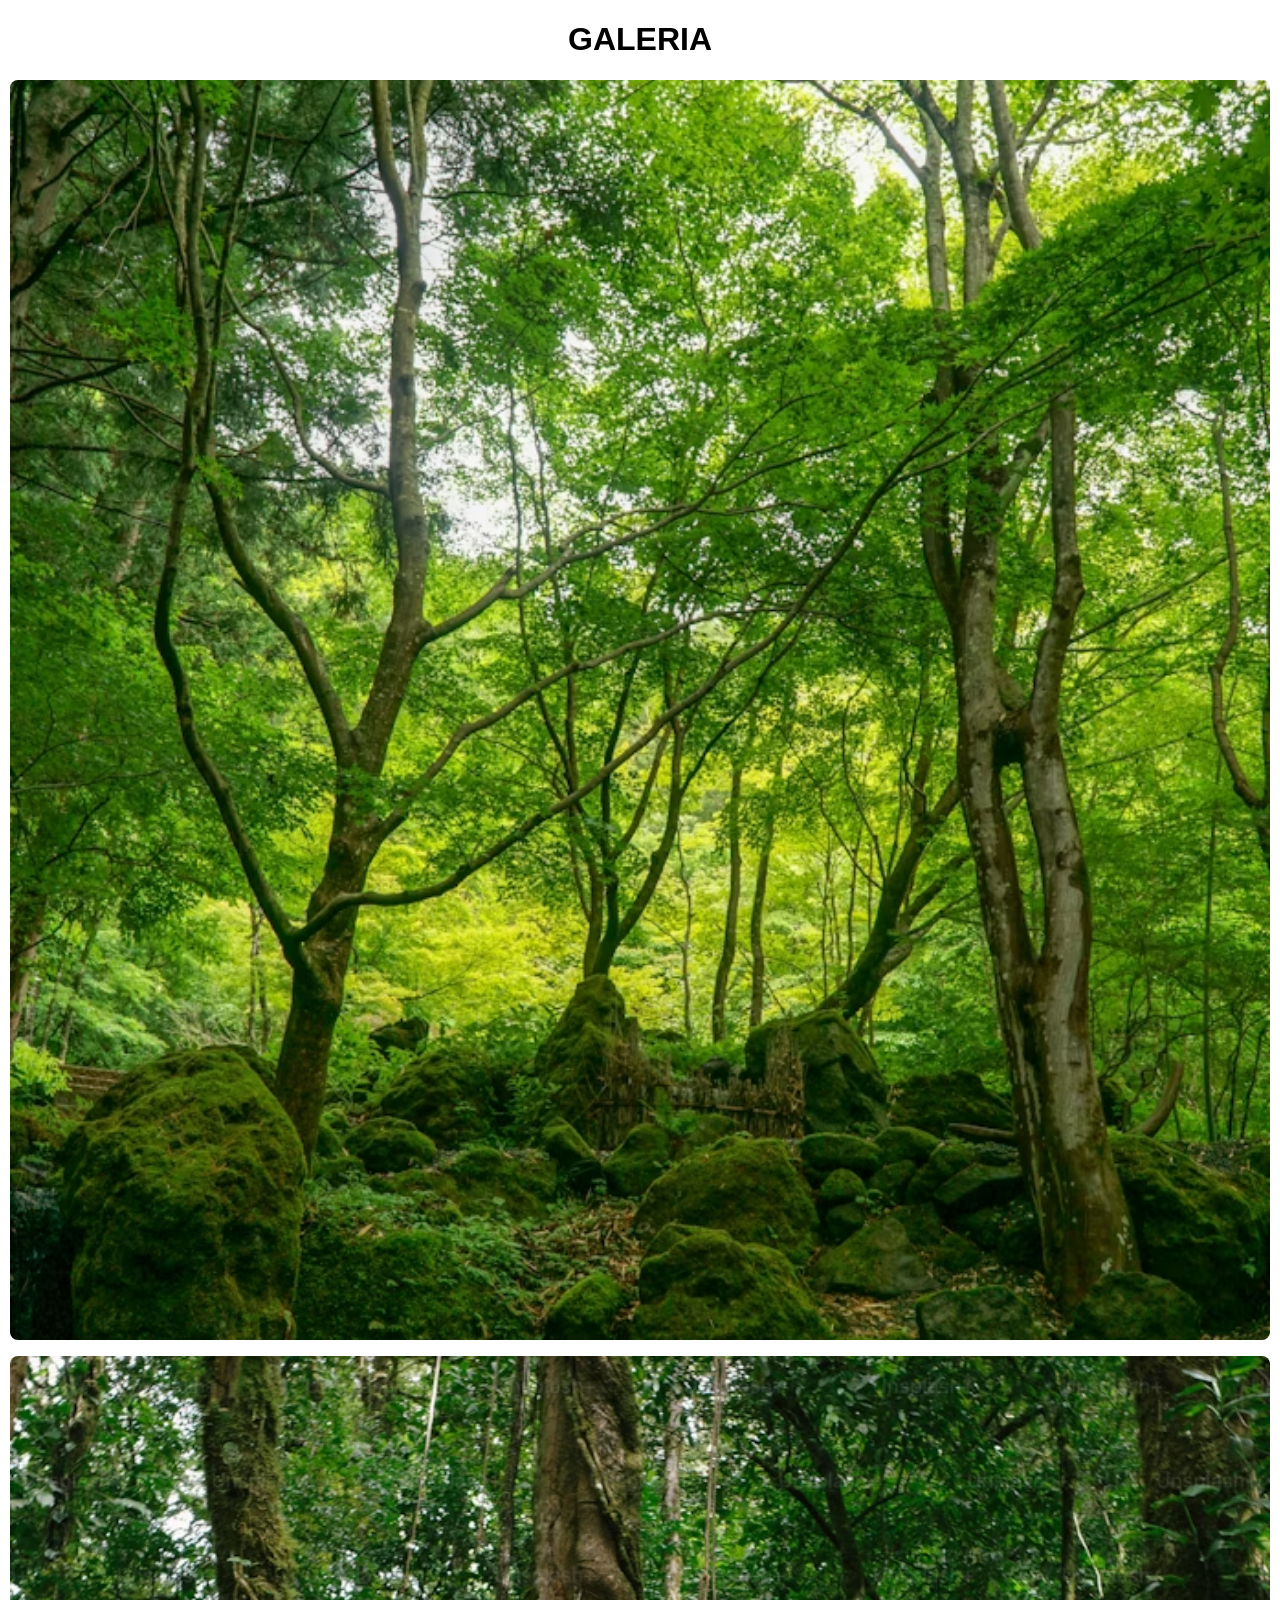
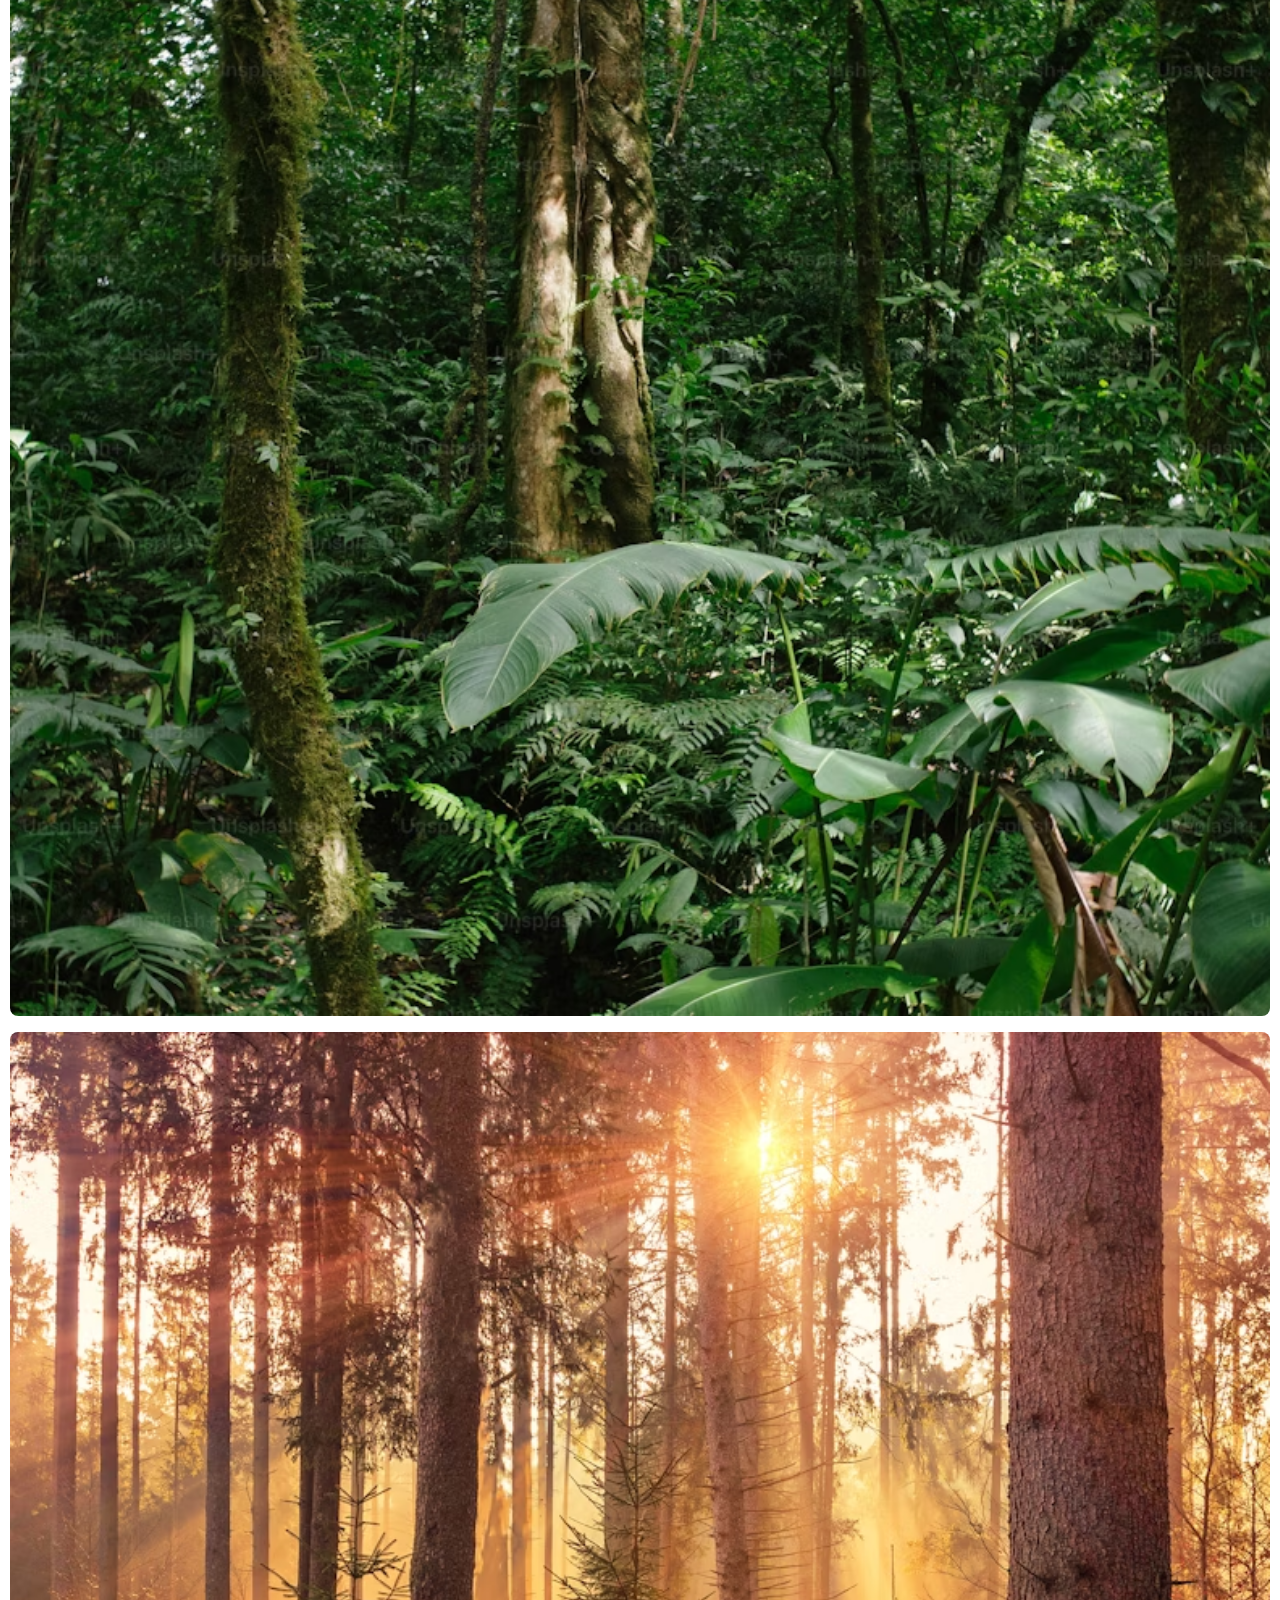
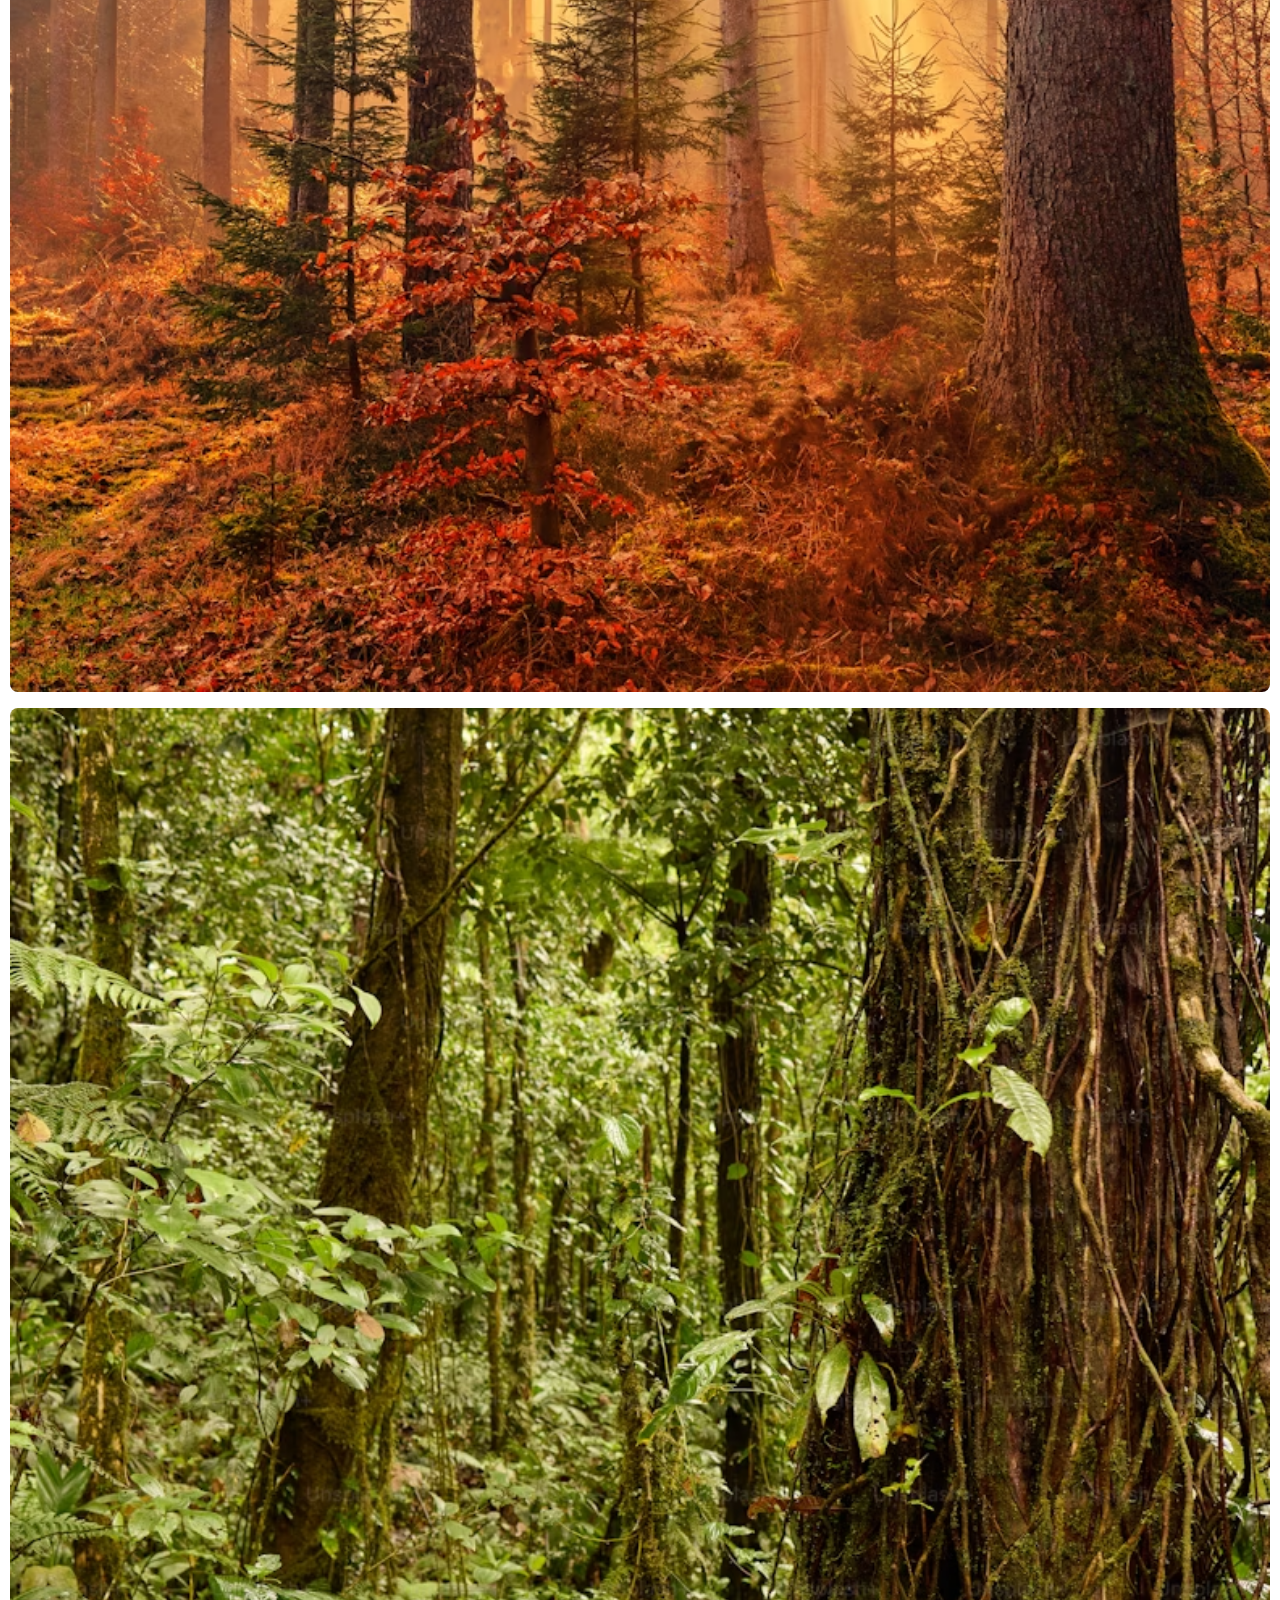
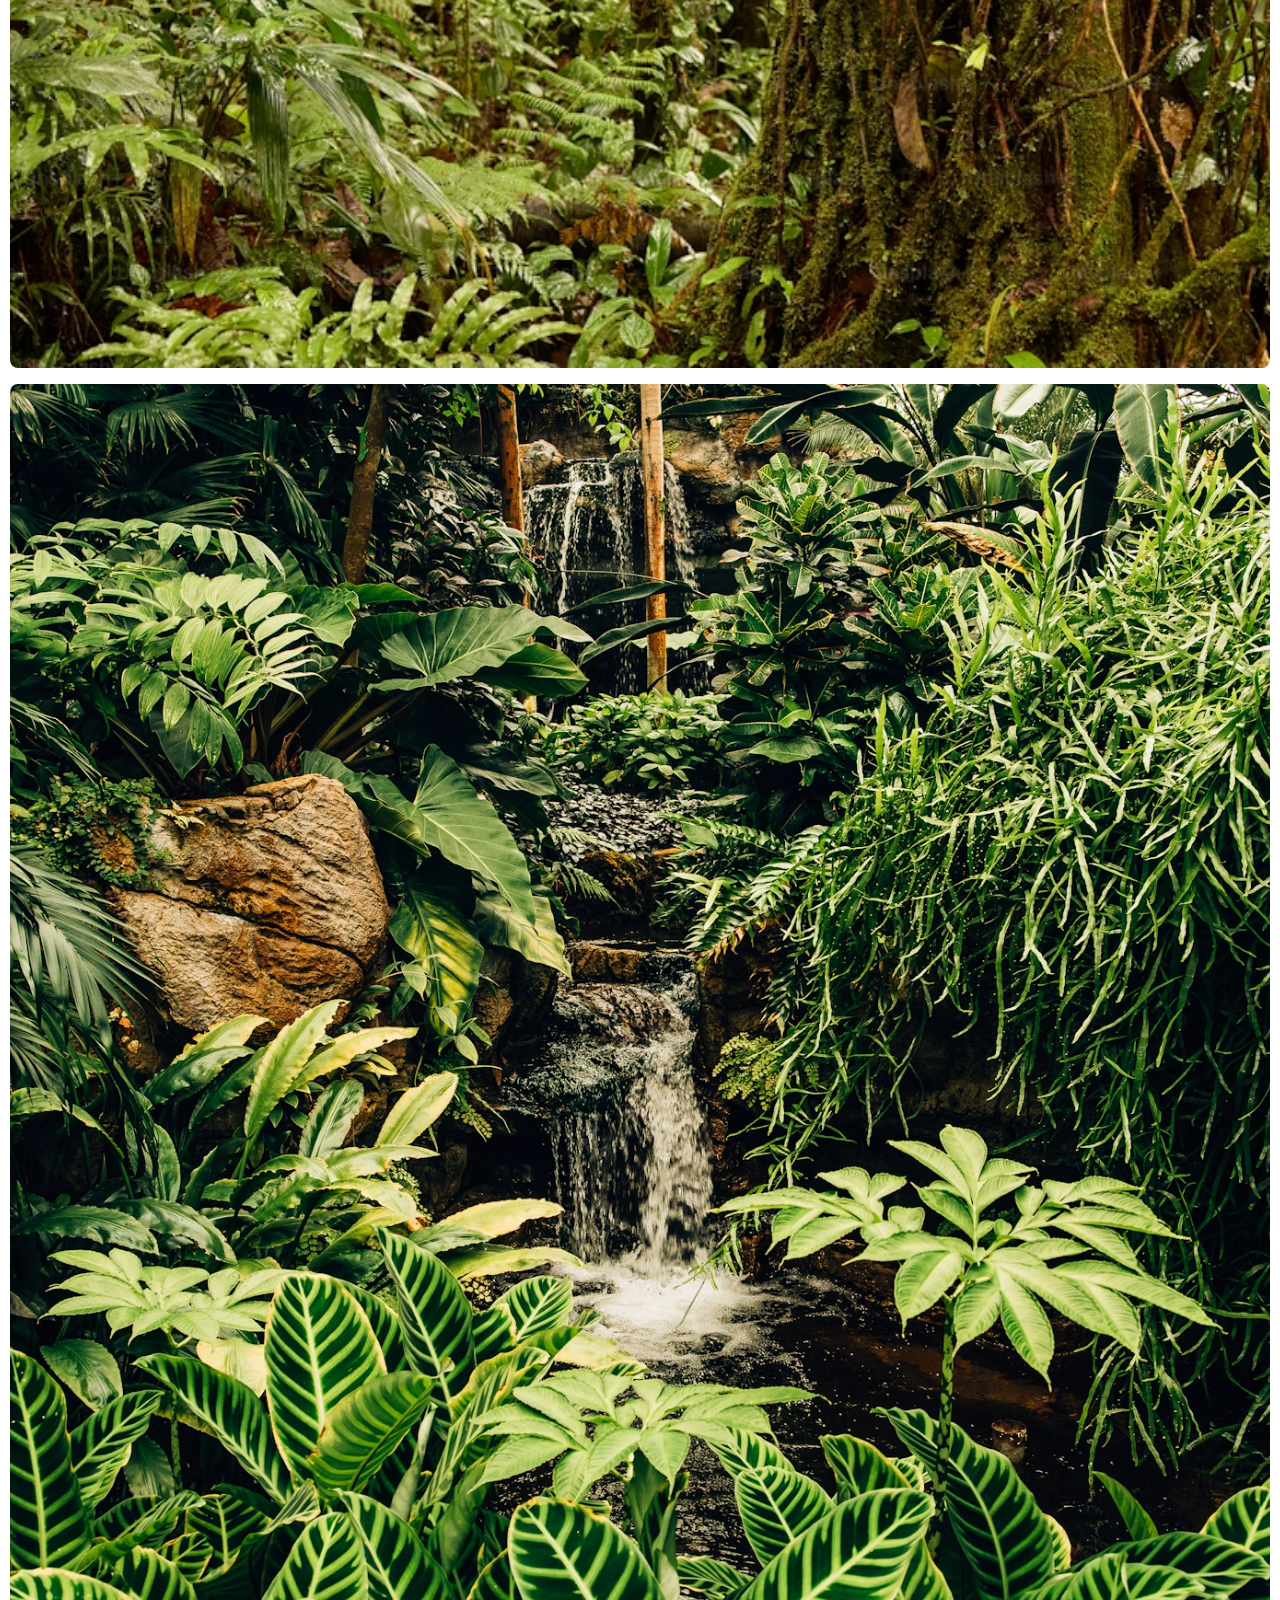
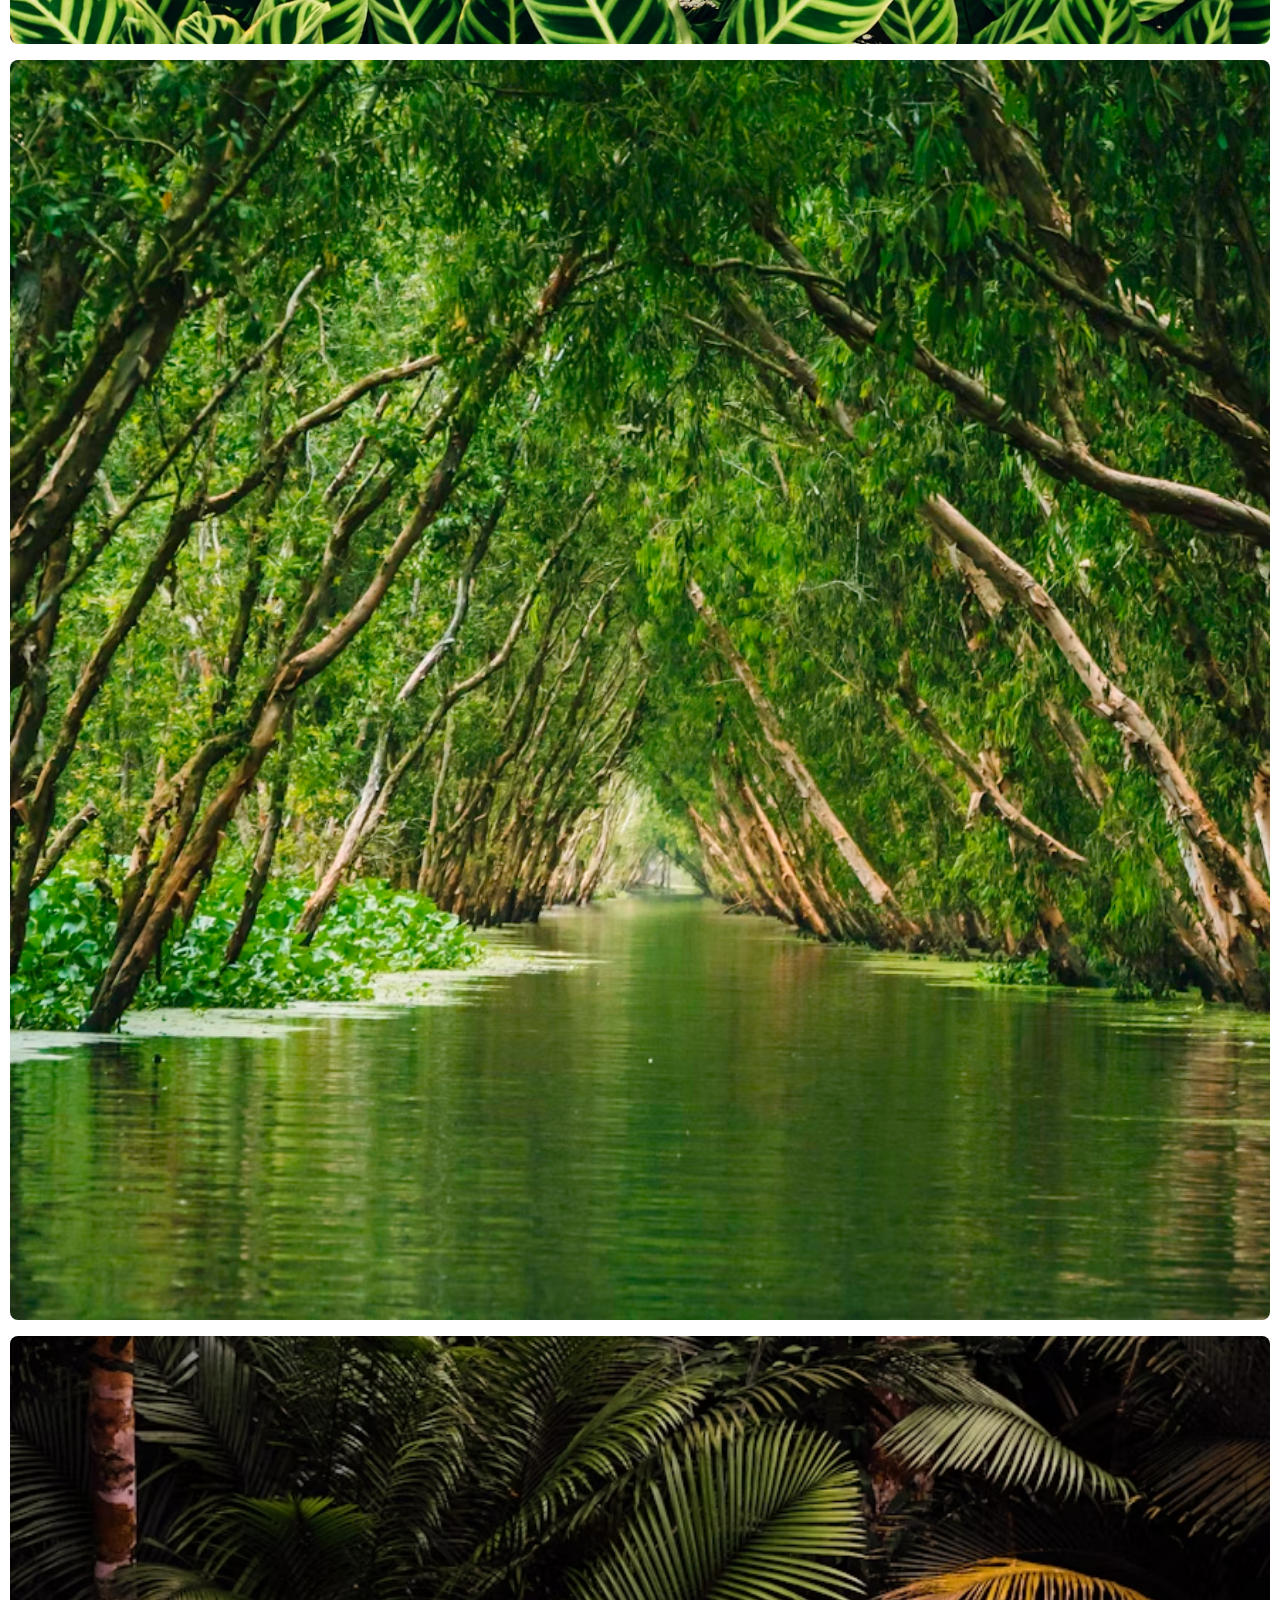
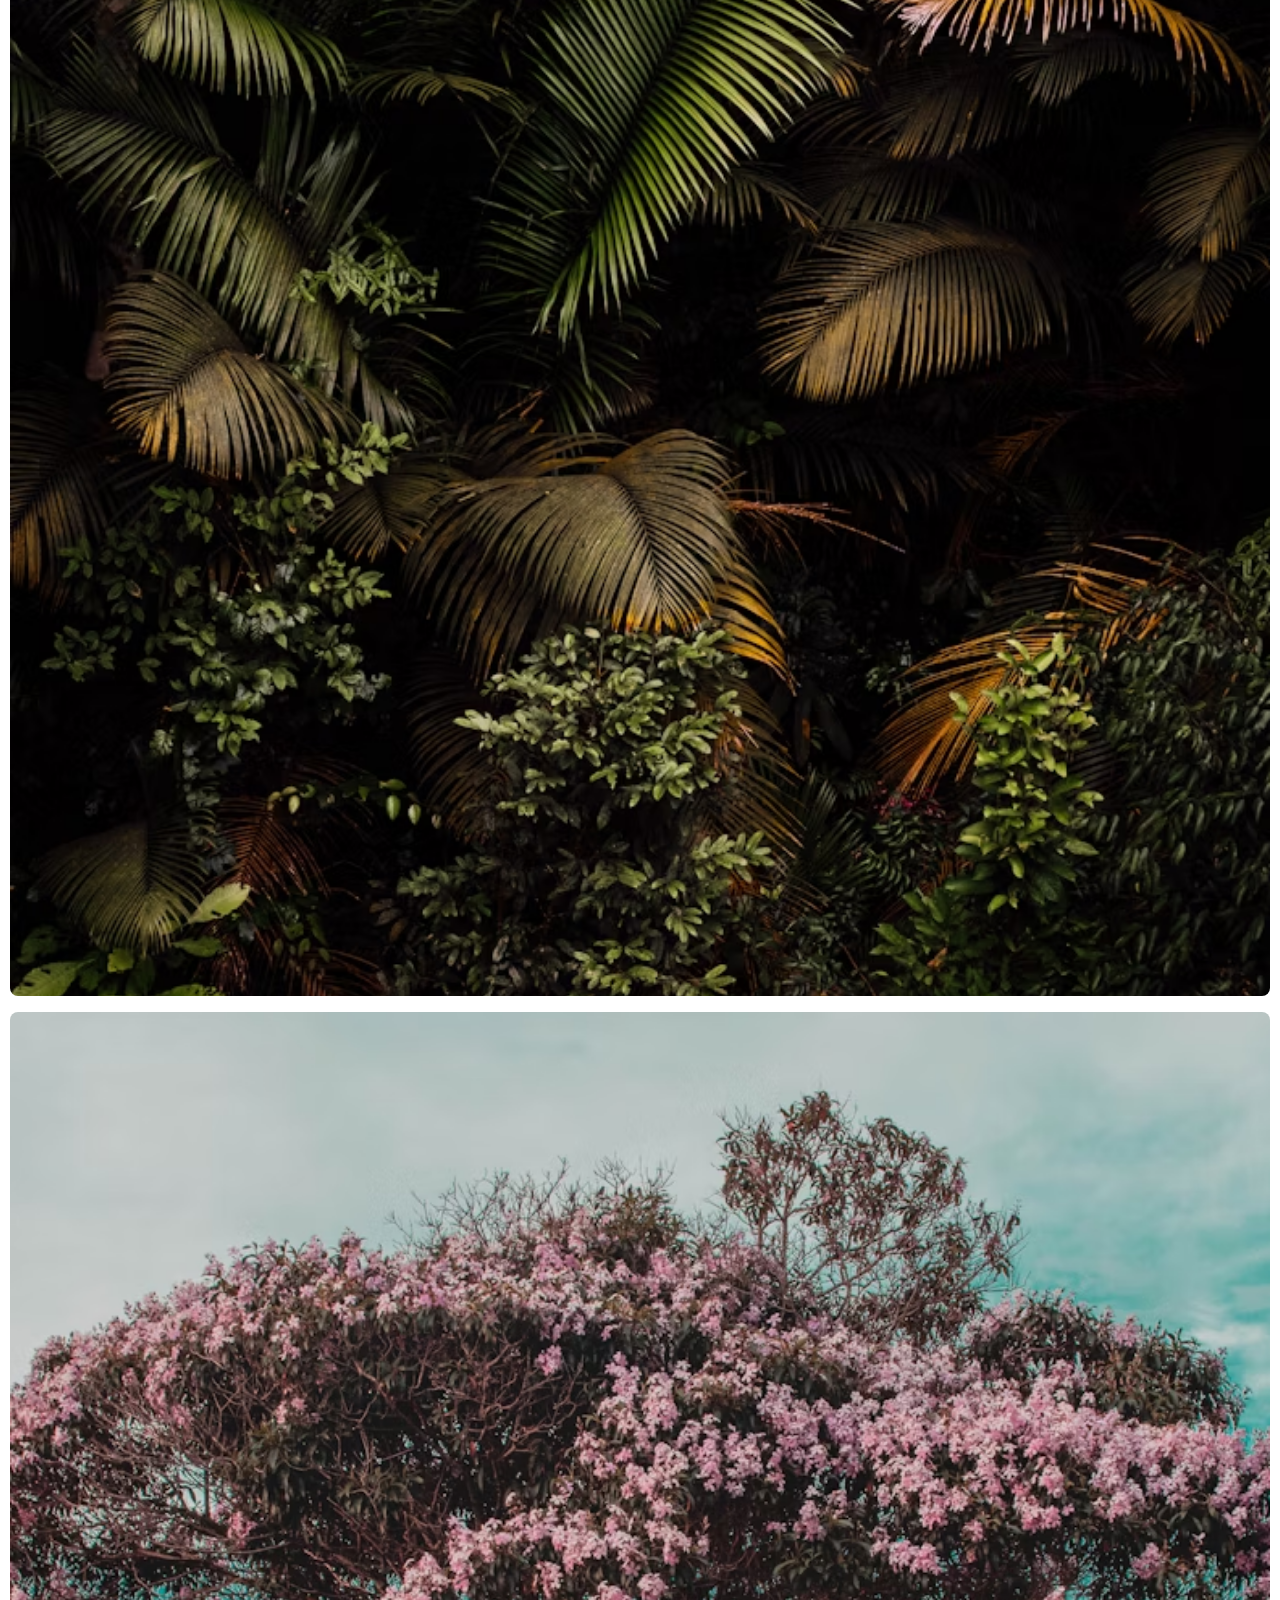
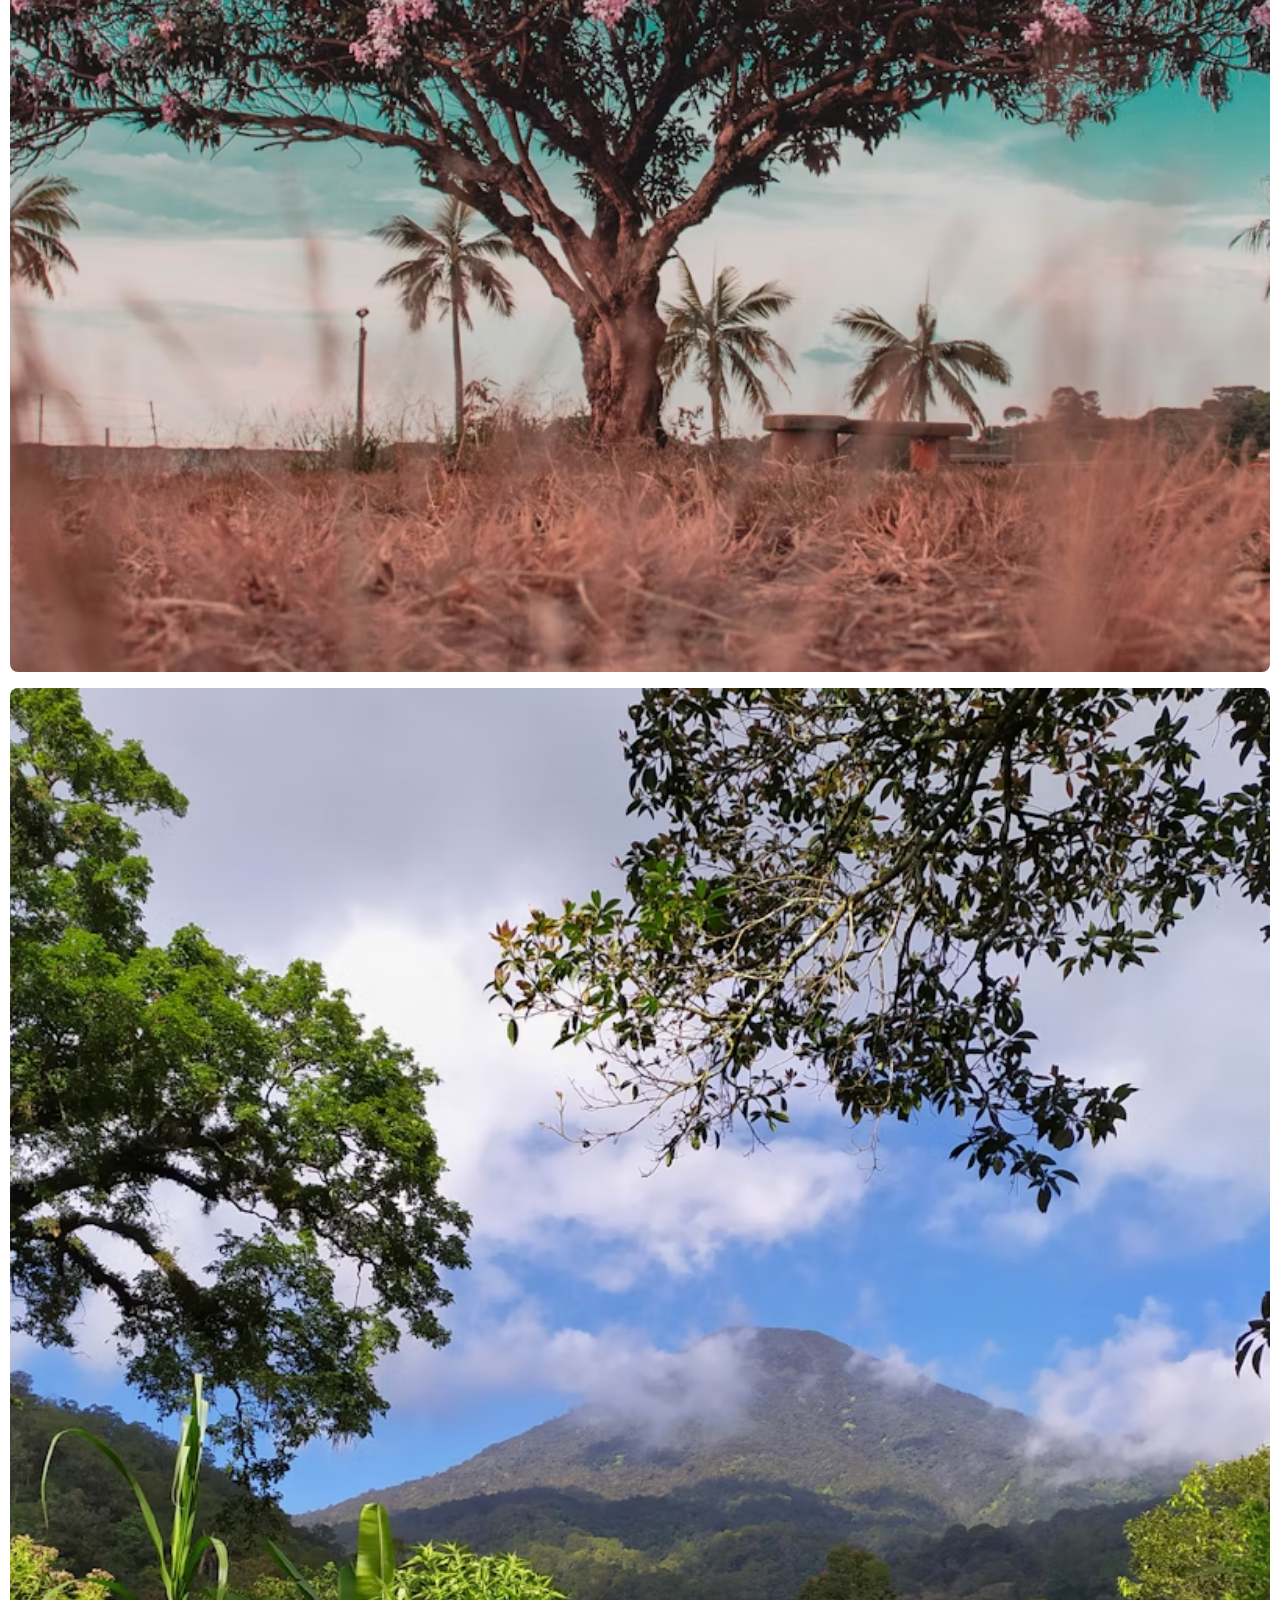
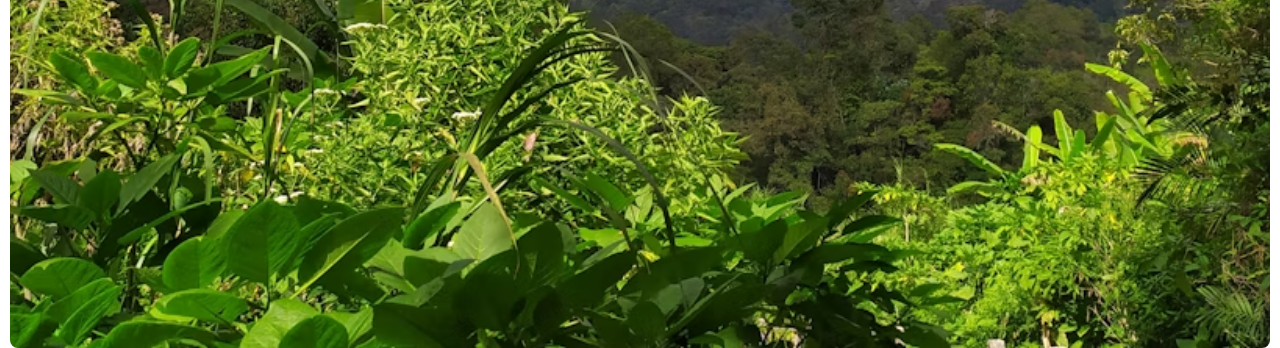
==== galeria.html @ 193da660 "galeria" ====
<!DOCTYPE html>
<html lang="es">
<head>
    <meta charset="UTF-8">
    <meta name="viewport" content="width=device-width, initial-scale=1.0">
    <title>Galeria</title>
    <link rel="stylesheet" href="css/normalize.css">
    <link rel="stylesheet" href="css/galeria_flex.css">
</head>
<body>
    
<h1>Galeria</h1>
<section id="galeria">
    <img src="/img/boseque1.jpeg" alt="">
    <img src="/img/bosque2jpeg" alt="">
    <img src="/img/bosque3.jpeg" alt="">
    <img src="/img/bosque4.jpeg" alt="">
    <img src="/img/bosque5.jpeg" alt="">
    <img src="/img/bosque6.jpeg" alt="">
    <img src="/img/bosque7.jpeg" alt="">
    <img src="/img/bosque8.jpeg" alt="">
    <img src="/img/bosque9.jpeg" alt="">
</section>


</body>
</html>
---- css/galeria_flex.css ----
:root{

--main-color: rgb(37, 37, 248);
--second-color: rgb(255, 167, 4);
--gap: 16px;
--maxw: 1440px;



}

html{

box-sizing:border-box;
font-size: 62.5%; /*1rem 10px*/


}

*,*::before,*:after{

box-sizing: inherit;

}

body{

font-family: sans-serif;
font-size: 1.6rem;

}


h1,h2,h3{

font-family: "Robot" ,sans-serif;


}


h1{

    text-align: center;
    text-transform: uppercase;

}


/*GENERICOS*/
    #galeria{

        display: flex;
        flex-wrap: wrap;    
        gap: var(--gap);
        max-width: var(--maxw);
        margin: 0 auto;
        padding:0 1rem;
        justify-content: center;
    }


    #galeria img{

        flex: 1 1 100%;
        width: 100%;
        aspect-ratio: 1/1;
        object-fit: cover;
        border-radius: 8px;
        display: block;

    }


    /*TABLET 2 COLUMNAS*/

    @media (min-width 768px){

        #galeria img{
            flex-basis: calc(50% - var(--gap));


        }


    }


    /*4 COLUMNAS*/

    @media (min-width: 1440px){

        #galeria img{

            flex-basis: calc(25% -var(--gap));

        }


    }
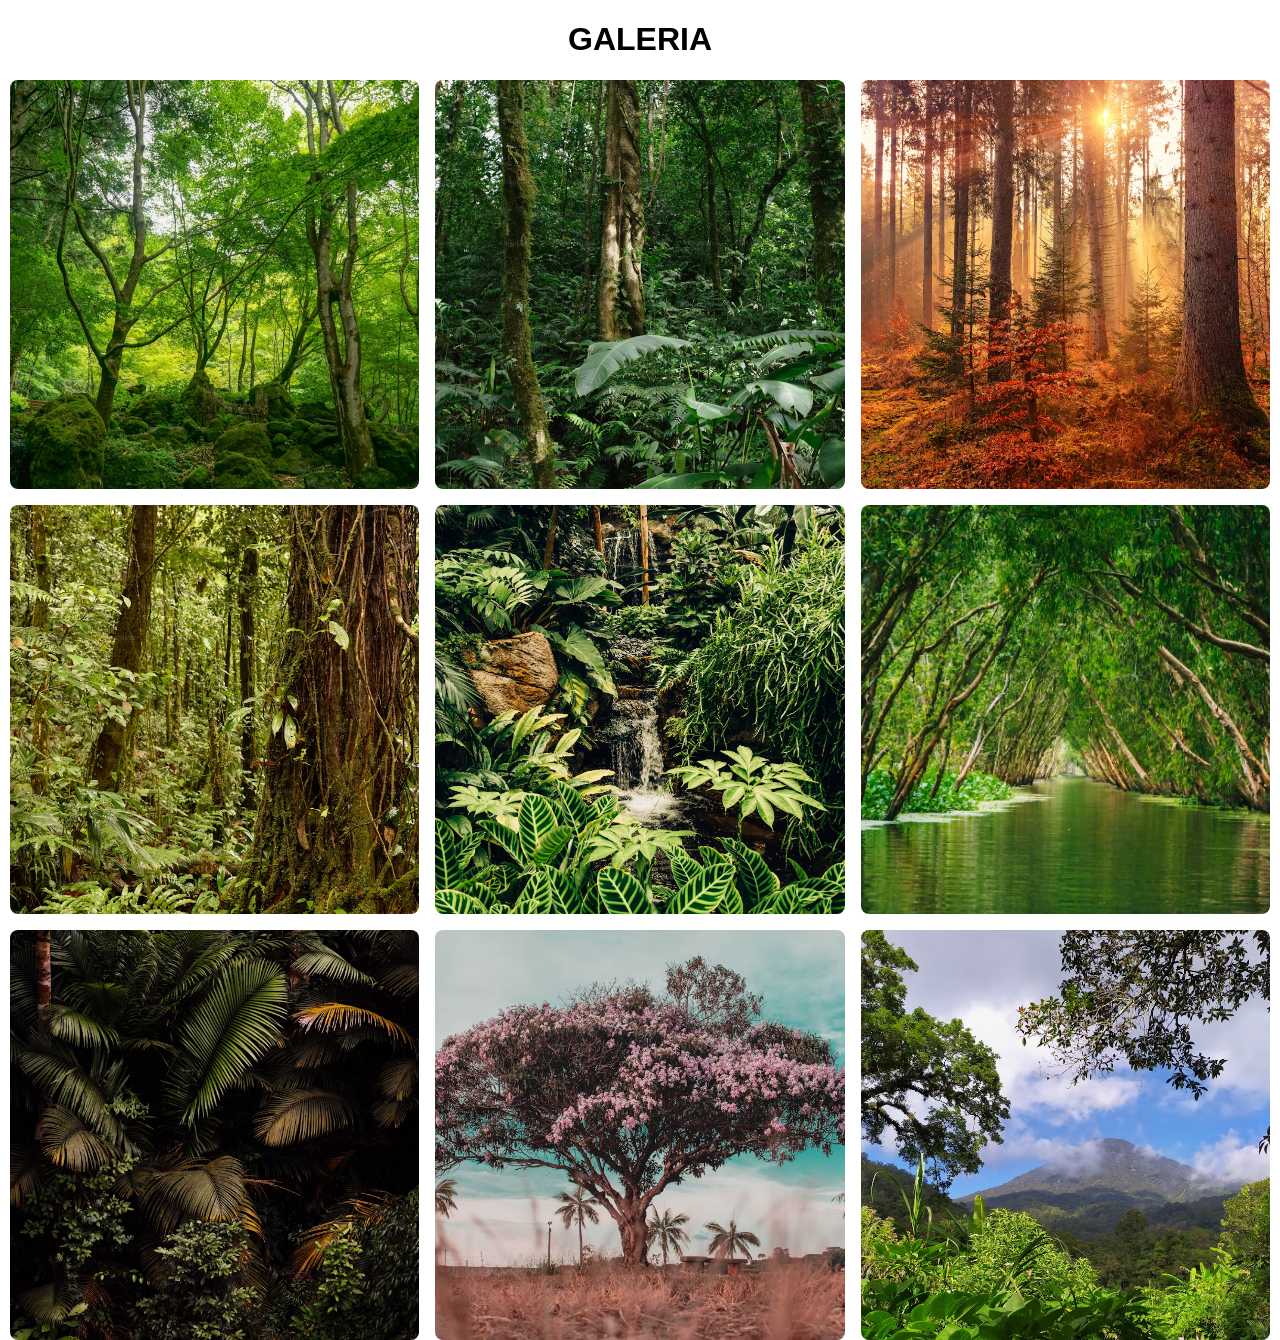
==== commit fcede6f6: "galeria terminada" ====
--- a/galeria.html
+++ b/galeria.html
@@ -5,7 +5,7 @@
     <meta name="viewport" content="width=device-width, initial-scale=1.0">
     <title>Galeria</title>
     <link rel="stylesheet" href="css/normalize.css">
-    <link rel="stylesheet" href="css/galeria_flex.css">
+    <link rel="stylesheet" href="css/galeria_grid.css">
 </head>
 <body>
     
--- a/css/galeria_grid.css
+++ b/css/galeria_grid.css
@@ -0,0 +1,114 @@
+:root{
+
+--main-color: rgb(37, 37, 248);
+--second-color: rgb(255, 167, 4);
+--gap: 16px;
+--maxw: 1440px;
+
+
+
+}
+
+html{
+
+box-sizing:border-box;
+font-size: 62.5%; /*1rem 10px*/
+
+
+}
+
+*,*::before,*:after{
+
+box-sizing: inherit;
+
+}
+
+body{
+
+font-family: sans-serif;
+font-size: 1.6rem;
+
+}
+
+
+h1,h2,h3{
+
+font-family: "Robot" ,sans-serif;
+
+
+}
+
+
+h1{
+
+    text-align: center;
+    text-transform: uppercase;
+
+}
+
+
+/*Estilos Grid*/
+
+
+/*Contenedor*/
+    #galeria{
+        display: grid;
+        gap: var(--gap);
+        grid-template-columns: 1fr;
+        max-width: var(--maxw);
+        margin: 0 auto;
+        padding: 0 1rem;
+
+
+    }
+
+
+    #galeria img{
+
+        width: 100%;
+        aspect-ratio: 1/1;
+        object-fit: cover;
+        border-radius: 8px;
+        display: block;
+
+    }
+
+    /*TABLET 2 COLUMNAS*/
+
+    @media (min-width: 768px){
+
+        #galeria{
+        grid-template-columns: repeat(2,1fr);
+
+
+        }
+
+    }
+
+
+    /*PORTATIL 3 COLUMNES*/
+
+    @media (min-width: 1024px){
+
+        #galeria{
+
+        grid-template-columns: repeat(3,1fr);
+
+        }
+
+
+    }
+
+
+        /*TV 4 COLUMNES*/
+
+    @media (min-width: 1440px){
+
+        #galeria{
+
+        grid-template-columns: repeat(4,1fr);
+
+        }
+
+
+    }
